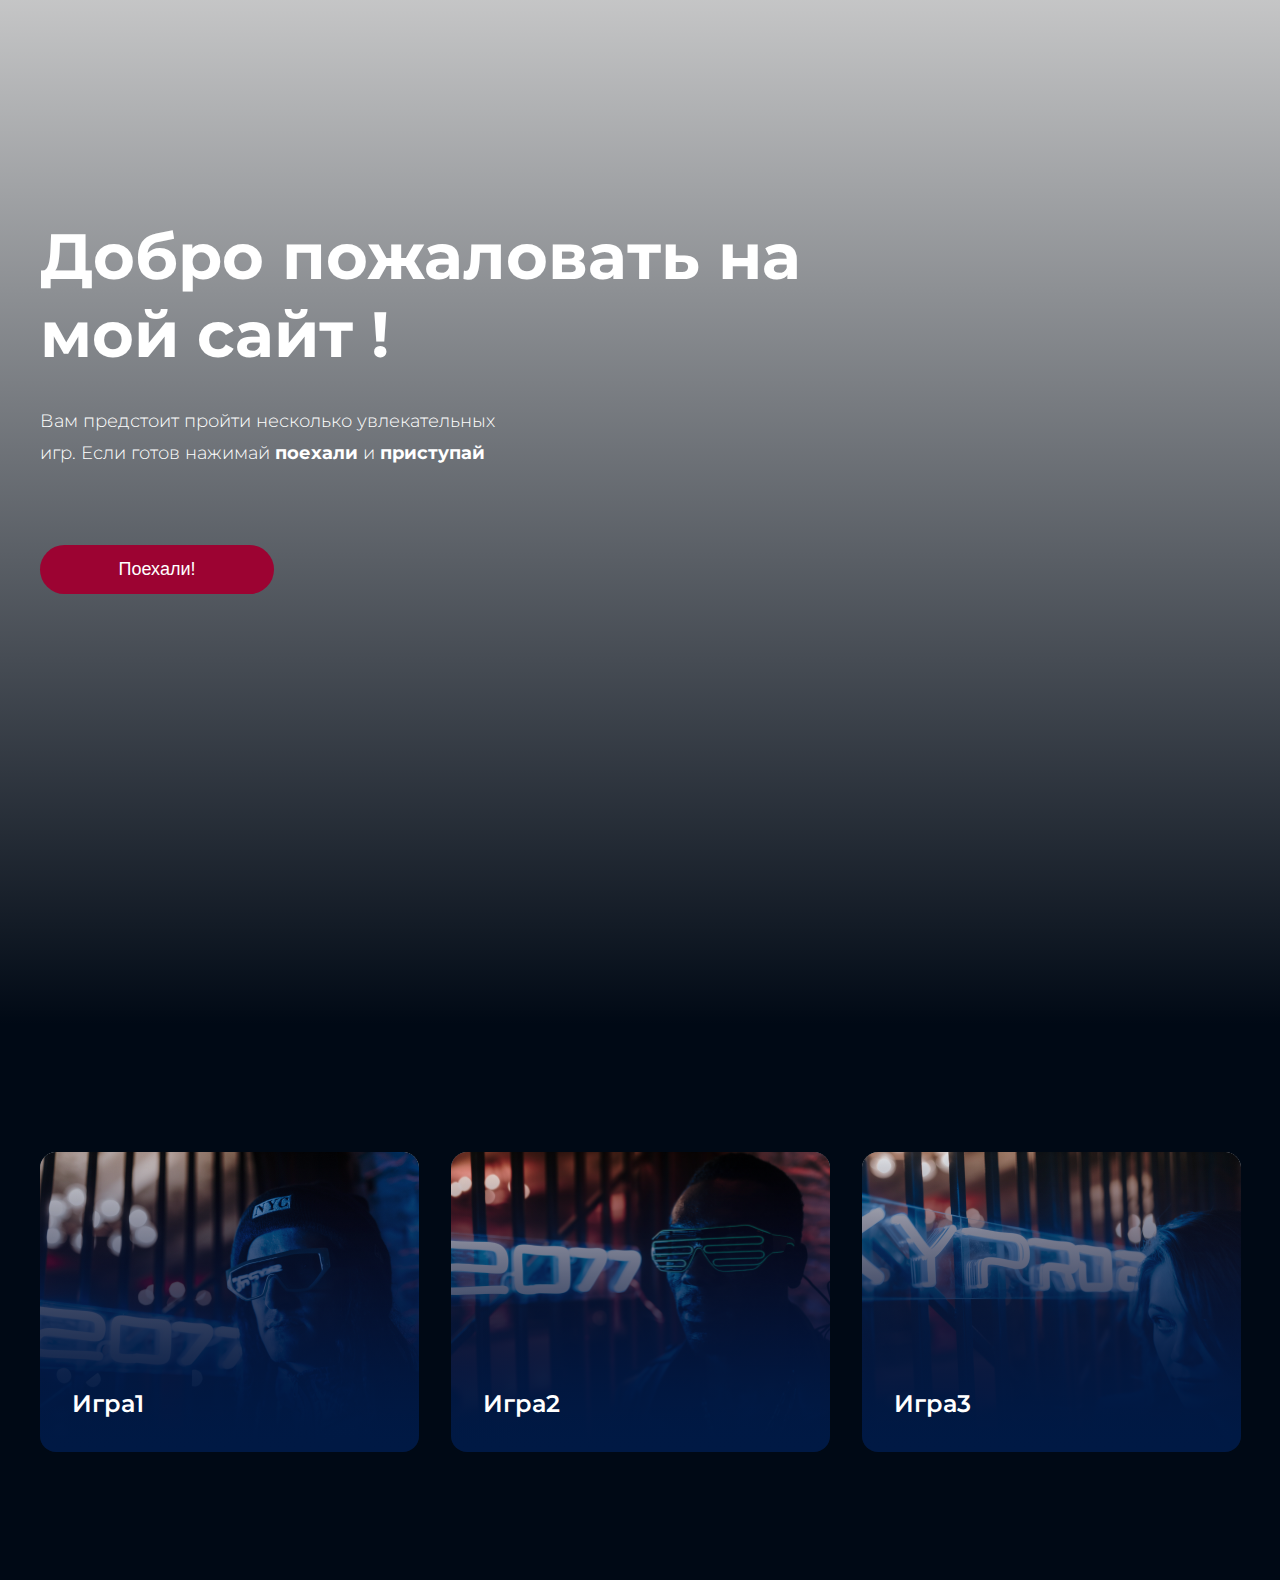
==== index.html @ fc764447 "попытка подключить адаптивную версию" ====
<!DOCTYPE html>
<html lang="ru">
<head>
    <meta charset="UTF-8">
    <meta name="viewport" content="width=device-width, initial-scale=1.0">
    <title>hw-1+1</title>
    <link rel="preconnect" href="https://fonts.googleapis.com">
<link rel="preconnect" href="https://fonts.gstatic.com" crossorigin>
<link href="https://fonts.googleapis.com/css2?family=Montserrat:wght@100;400;500;600;700&display=swap" rel="stylesheet">
    <link rel="stylesheet" href="style.css"/>
</head>
<body>
 <div class="top center">    
        <header class="top__header">
            <h1 class="top__header-title">Добро пожаловать на мой сайт !</h1>
            <p class="top__header-text">Вам предстоит пройти несколько увлекательных игр. Если готов нажимай <span class="top__header-bold">поехали</span> и <span class="top__header-bold">приступай</span></p> 
            <button class="top__button">Поехали!</button>           
        </header>           
 </div>
 <div class="container__game center">
    <a class="container__game-box game1" href="#"><p class="game-text">Игра1</p></a>
    <a class="container__game-box game2" href="#"><p class="game-text">Игра2</p></a>
    <a class="container__game-box game3" href="#"><p class="game-text">Игра3</p></a>
 </div>
</body>
</html>
---- style.css ----
* {
  margin: 0;
  padding: 0;
  box-sizing: border-box;
}

a {
  text-decoration: none;
}

body {
  font-family: "Montserrat", sans-serif;
}

.center {
  padding-left: calc(50% - 600px);
  padding-right: calc(50% - 600px);
}

.top {
  height: 1024px;
  padding-top: 217px;
  position: relative;
  background: linear-gradient(180deg, rgba(0, 0, 0, 0) -7.35%, #000915 100%), url(./images/background.jpg), lightgray 50%;
  background-repeat: no-repeat;
  background-position: center;
  background-size: cover;
}
.top__header {
  display: flex;
  flex-direction: column;
  justify-content: center;
  gap: 32px;
}
.top__header-title {
  width: 789px;
  color: #FFF;
  font-size: 64px;
  font-style: normal;
  font-weight: 700;
  line-height: normal;
}
.top__header-text {
  width: 481px;
  color: #FFF;
  font-size: 18px;
  font-style: normal;
  font-weight: 300;
  line-height: 32px;
}
.top__header-bold {
  color: #FFF;
  font-size: 18px;
  font-style: normal;
  font-weight: 700;
  line-height: 32px;
}
.top__button {
  width: 234px;
  height: 49px;
  border-radius: 30px;
  border: none;
  background: #9C0332;
  color: #FFF;
  font-size: 18px;
  font-style: normal;
  font-weight: 400;
  line-height: normal;
  margin-top: 44px;
}

.container__game {
  height: 556px;
  gap: 32px;
  padding-top: 128px;
  background: #000915;
  display: grid;
  grid-template-columns: repeat(12, 1fr);
}
.container__game-box {
  width: 379px;
  height: 300px;
  border-radius: 16px;
}

.game-text {
  color: #FFF;
  font-size: 24px;
  font-style: normal;
  font-weight: 600;
  line-height: 32px;
  padding-left: 32px;
  padding-top: 236px;
}

.game1 {
  background: linear-gradient(180deg, rgba(39, 1, 15, 0) 0%, #001944 100%), url(./images/game1.png) lightgray 50%/cover no-repeat;
}

.game2 {
  background: linear-gradient(180deg, rgba(39, 1, 15, 0) 0%, #001944 100%), url(./images/game2.png) lightgray 50%/cover no-repeat;
}

.game3 {
  background: linear-gradient(180deg, rgba(39, 1, 15, 0) 0%, #001944 100%), url(./images/game3.png) lightgray 50%/cover no-repeat;
}

@media (max-width: 767px) {
  .center {
    padding-left: 16px;
    padding-right: 16px;
  }
  .top {
    width: 375px;
    height: 735px;
    gap: 32px;
  }
  .top__header {
    width: 343px;
    height: 77px;
    display: flex;
    flex-direction: column;
    justify-content: center;
    margin-top: 238px;
  }
  .top__header-title {
    text-align: center;
    font-size: 32px;
  }
  .top__header-text {
    text-align: center;
    font-size: 14px;
  }
  .top__header-bold {
    font-size: 14px;
  }
  .container__game {
    max-width: 375px;
    display: grid;
    grid-template-columns: repeat(4, 1fr);
    gap: 32px;
  }
  .container__game-box {
    width: 343px;
    grid-column: span 4;
  }
}/*# sourceMappingURL=style.css.map */
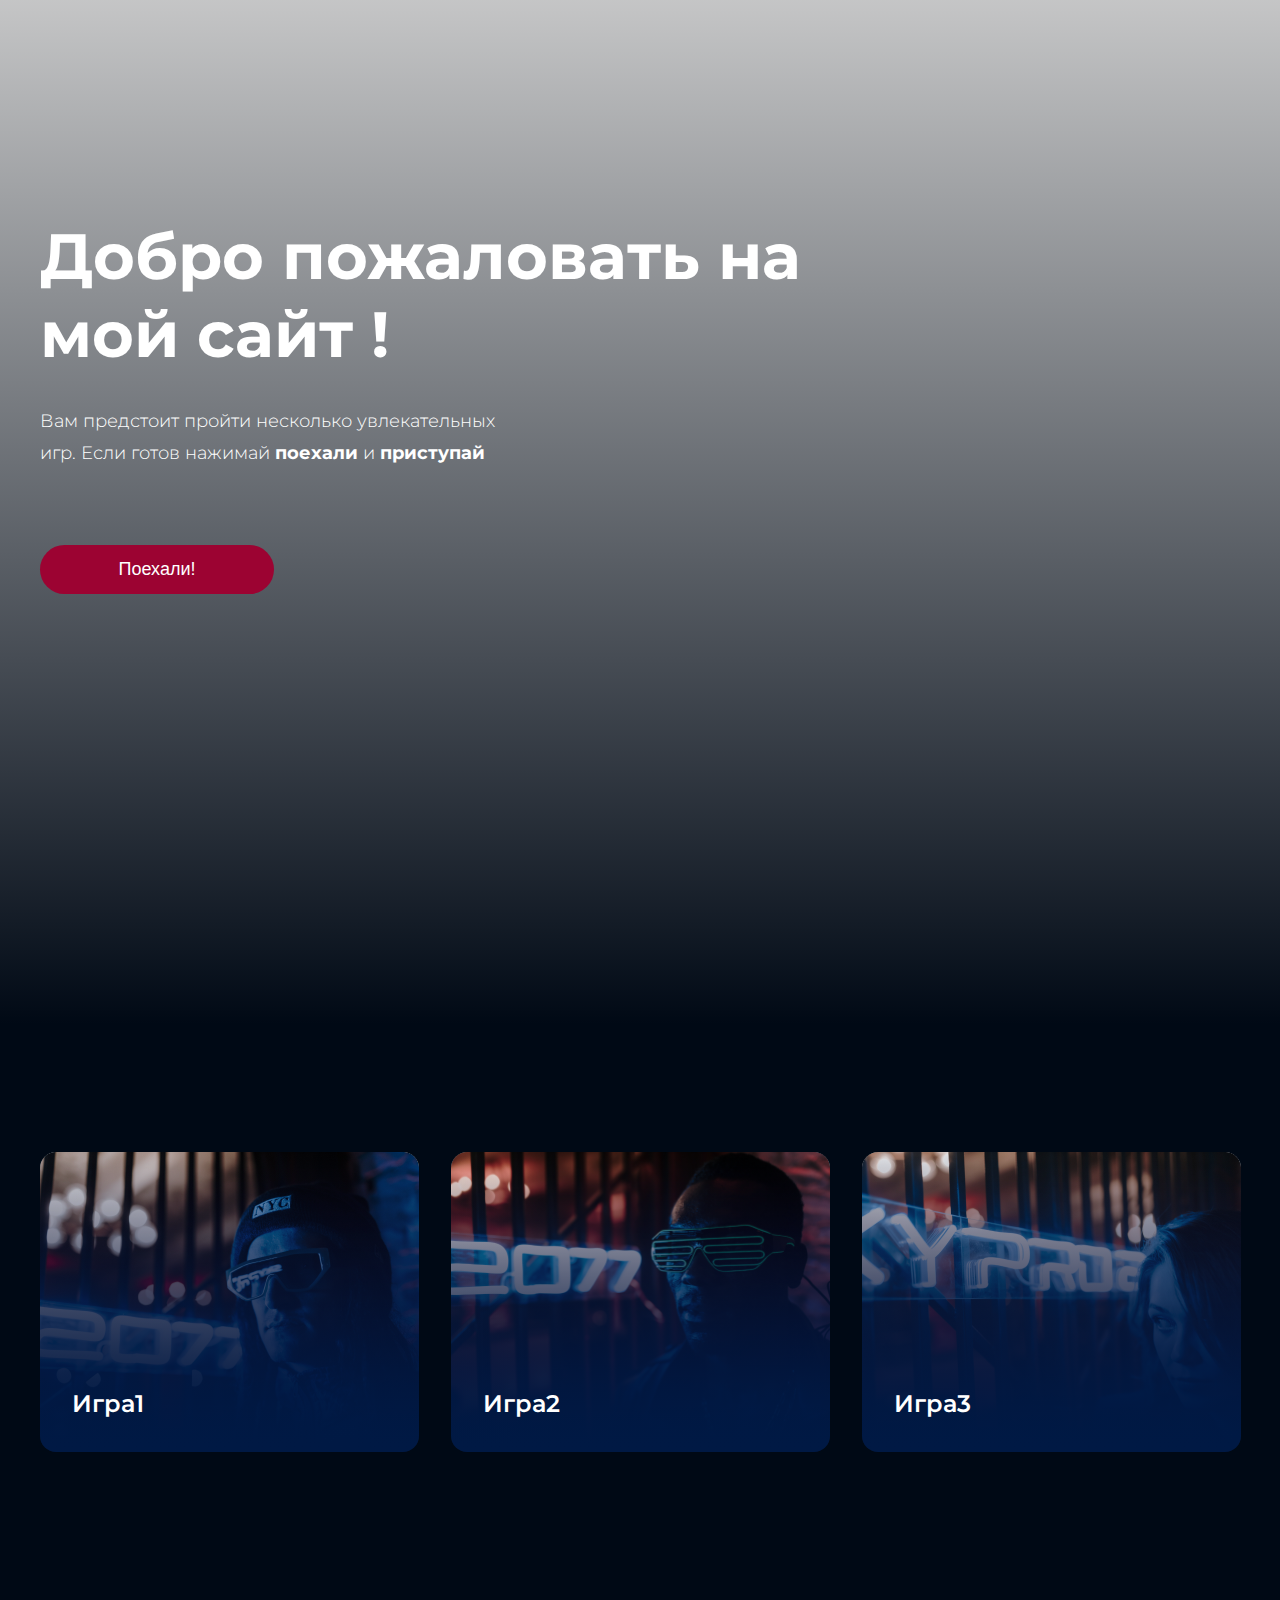
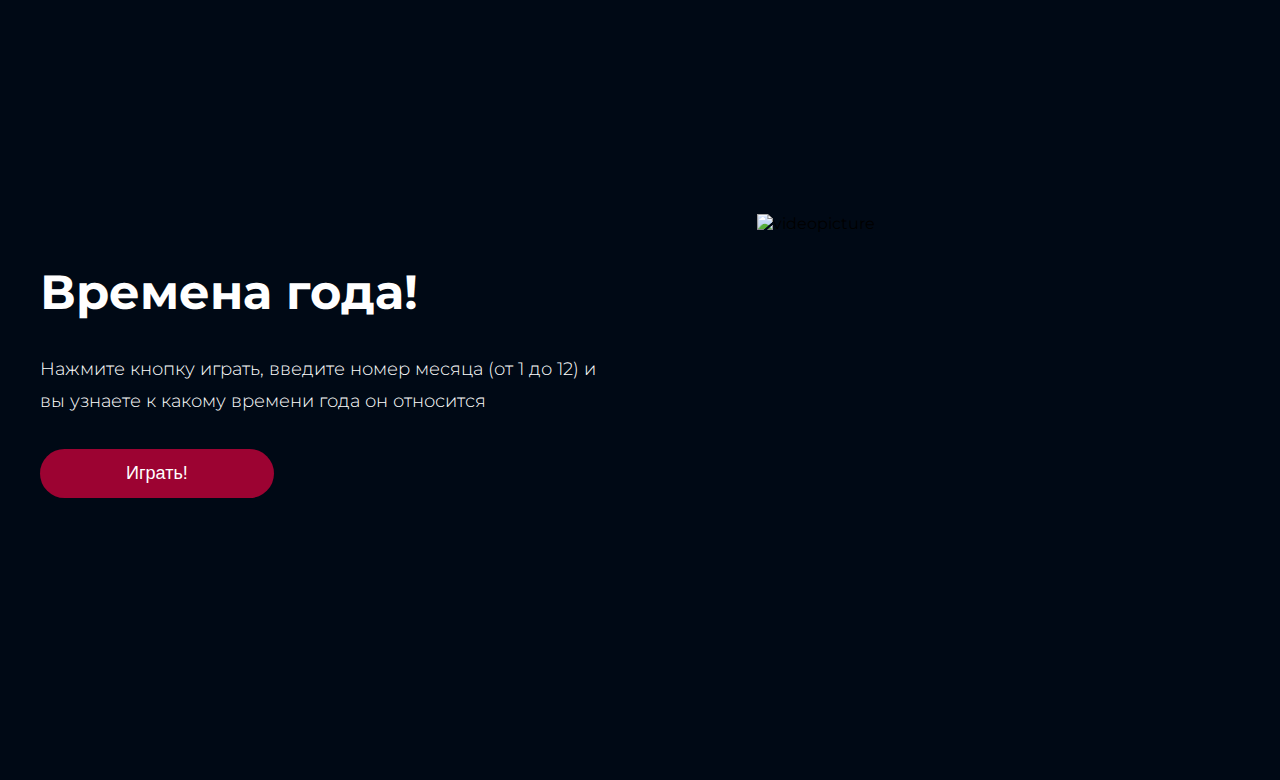
==== commit a46c660e: "changes in style.scss & _mobile.scss" ====
--- a/index.html
+++ b/index.html
@@ -3,7 +3,7 @@
 <head>
     <meta charset="UTF-8">
     <meta name="viewport" content="width=device-width, initial-scale=1.0">
-    <title>hw-1+1</title>
+    <title>hw-3</title>
     <link rel="preconnect" href="https://fonts.googleapis.com">
 <link rel="preconnect" href="https://fonts.gstatic.com" crossorigin>
 <link href="https://fonts.googleapis.com/css2?family=Montserrat:wght@100;400;500;600;700&display=swap" rel="stylesheet">
@@ -22,5 +22,16 @@
     <a class="container__game-box game2" href="#"><p class="game-text">Игра2</p></a>
     <a class="container__game-box game3" href="#"><p class="game-text">Игра3</p></a>
  </div>
+ <div class="seasons center">
+    <div class="seasons__gamer">
+        <h1 class="seasons__gamer-title">Времена года!</h1>
+        <p class="seasons__gamer-text">Нажмите кнопку играть, введите номер месяца (от 1 до 12) и вы узнаете к какому времени года он относится</p>
+        <button class="seasons__button1">Играть!</button>
+    </div>
+        <div class="seasons__image">
+            <img class="seasons__image" src="./images/undraw_video_game.svg" alt="videopicture">
+        </div>        
+ </div>
+ <script src="script.js"></script>
 </body>
-</html>+</html>
--- a/style.css
+++ b/style.css
@@ -105,43 +105,126 @@
   background: linear-gradient(180deg, rgba(39, 1, 15, 0) 0%, #001944 100%), url(./images/game3.png) lightgray 50%/cover no-repeat;
 }
 
+.seasons {
+  height: 800px;
+  background: #000915;
+  display: flex;
+  align-items: center;
+  gap: 135px;
+}
+.seasons__gamer {
+  width: 584px;
+  display: flex;
+  flex-direction: column;
+  gap: 32px;
+  align-content: flex-start;
+  flex-wrap: wrap;
+}
+.seasons__gamer-title {
+  display: flex;
+  flex-direction: row;
+  align-items: center;
+  color: #FFF;
+  font-size: 48px;
+  font-style: normal;
+  font-weight: 700;
+  line-height: normal;
+}
+.seasons__gamer-text {
+  color: #FFF;
+  font-size: 18px;
+  font-style: normal;
+  font-weight: 300;
+  line-height: 32px;
+}
+.seasons__button1 {
+  width: 234px;
+  height: 49px;
+  border-radius: 30px;
+  border: none;
+  background: #9C0332;
+  color: #FFF;
+  font-size: 18px;
+  font-style: normal;
+  font-weight: 400;
+  line-height: normal;
+}
+
+.seasons__image {
+  width: 485px;
+  height: 333px;
+}
+
 @media (max-width: 767px) {
   .center {
     padding-left: 16px;
     padding-right: 16px;
   }
   .top {
-    width: 375px;
     height: 735px;
     gap: 32px;
+    background: linear-gradient(180deg, rgba(0, 0, 0, 0) -7.35%, #000915 100%), url(./images/mobile-bg.jpg), lightgray -240.259px 0px/294% 100% no-repeat;
   }
   .top__header {
     width: 343px;
-    height: 77px;
     display: flex;
     flex-direction: column;
     justify-content: center;
-    margin-top: 238px;
   }
   .top__header-title {
+    width: 343px;
     text-align: center;
     font-size: 32px;
   }
   .top__header-text {
+    width: 343px;
     text-align: center;
     font-size: 14px;
+    line-height: 22px;
   }
   .top__header-bold {
     font-size: 14px;
   }
+  .top__button {
+    align-self: center;
+    margin-top: 0;
+  }
   .container__game {
-    max-width: 375px;
-    display: grid;
-    grid-template-columns: repeat(4, 1fr);
+    height: 1221px;
+    /*display: grid;
+    grid-template-columns: repeat(4, 1fr);*/
+    display: flex;
+    flex-direction: column;
     gap: 32px;
   }
   .container__game-box {
     width: 343px;
-    grid-column: span 4;
+  }
+  .seasons {
+    display: flex;
+    flex-wrap: wrap;
+    flex-direction: column;
+    align-items: center;
+    align-content: center;
+  }
+  .seasons__gamer {
+    width: 343px;
+    align-items: center;
+  }
+  .seasons__gamer-title {
+    text-align: center;
+    font-size: 32px;
+  }
+  .seasons__gamer-text {
+    width: 343px;
+    text-align: center;
+    font-size: 14px;
+    font-style: normal;
+    font-weight: 300;
+    line-height: 22px;
+  }
+  .seasons__image {
+    width: 344px;
+    height: 236px;
   }
 }/*# sourceMappingURL=style.css.map */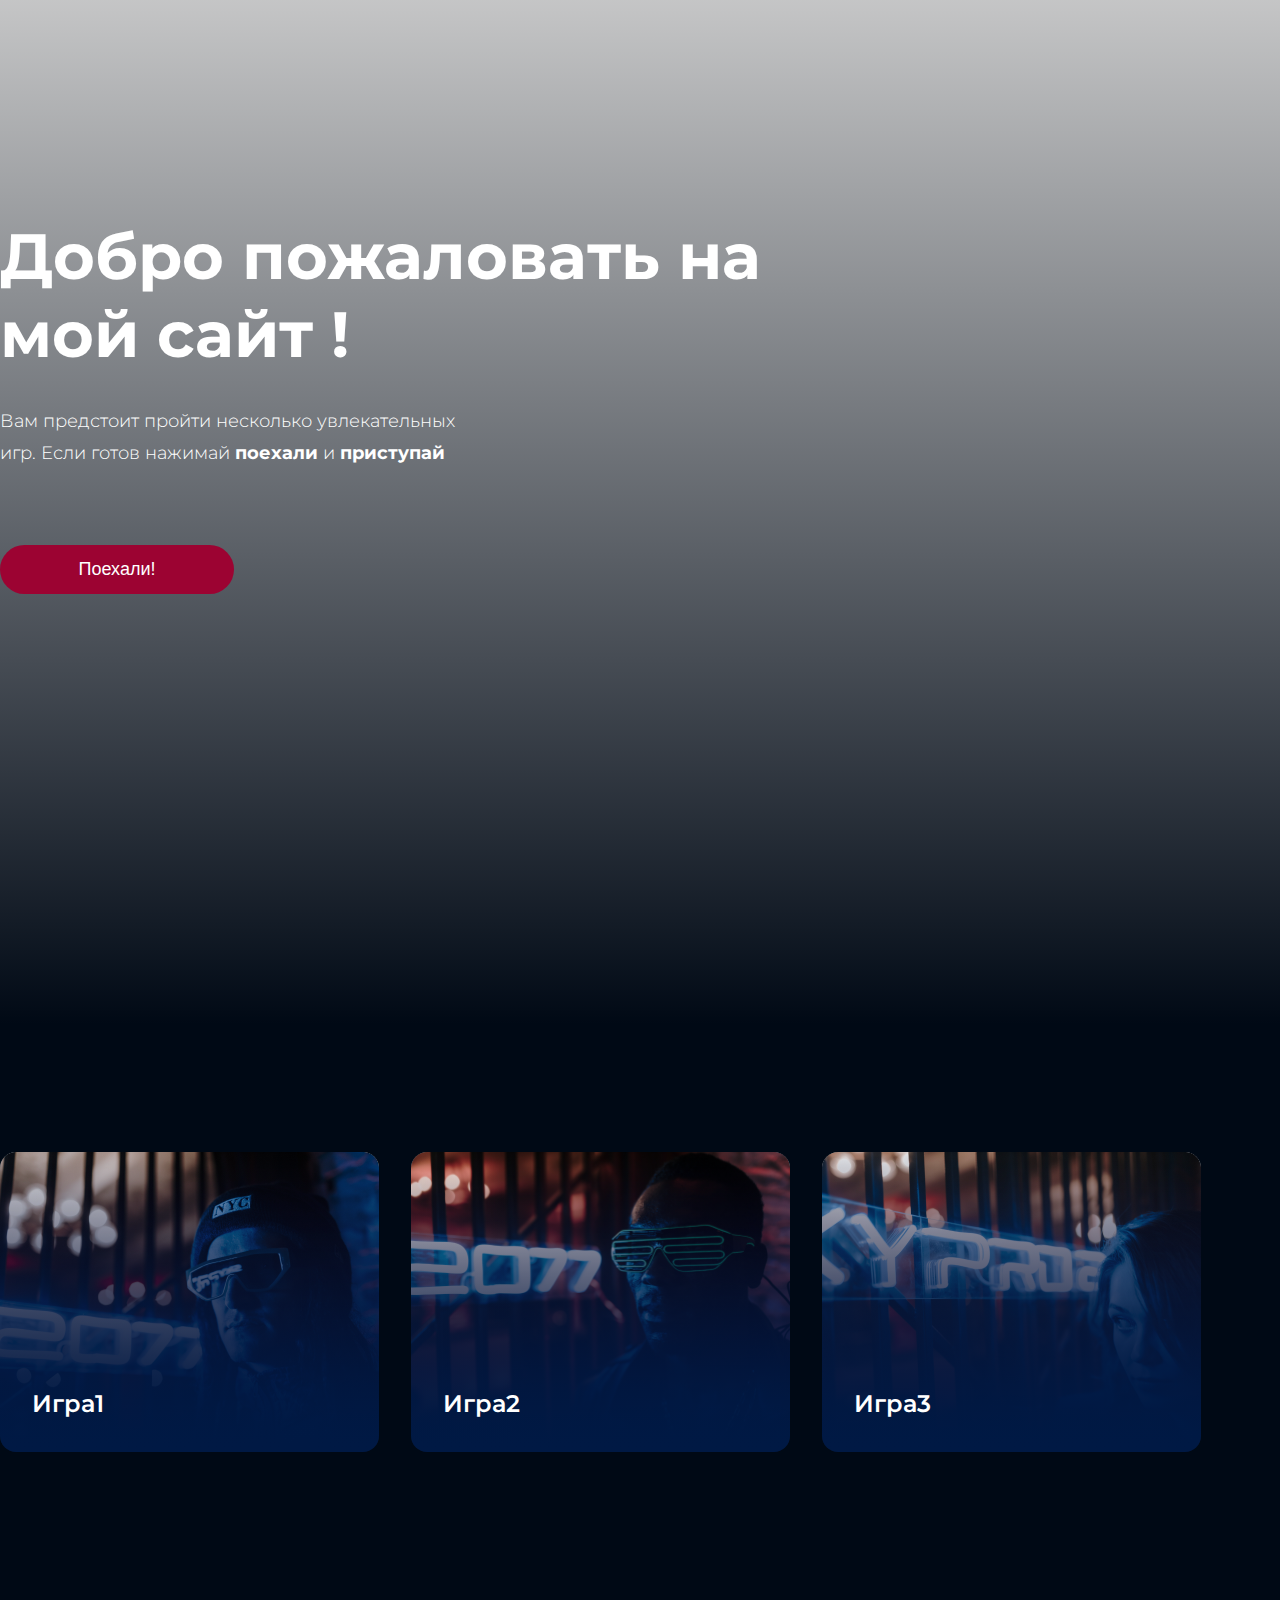
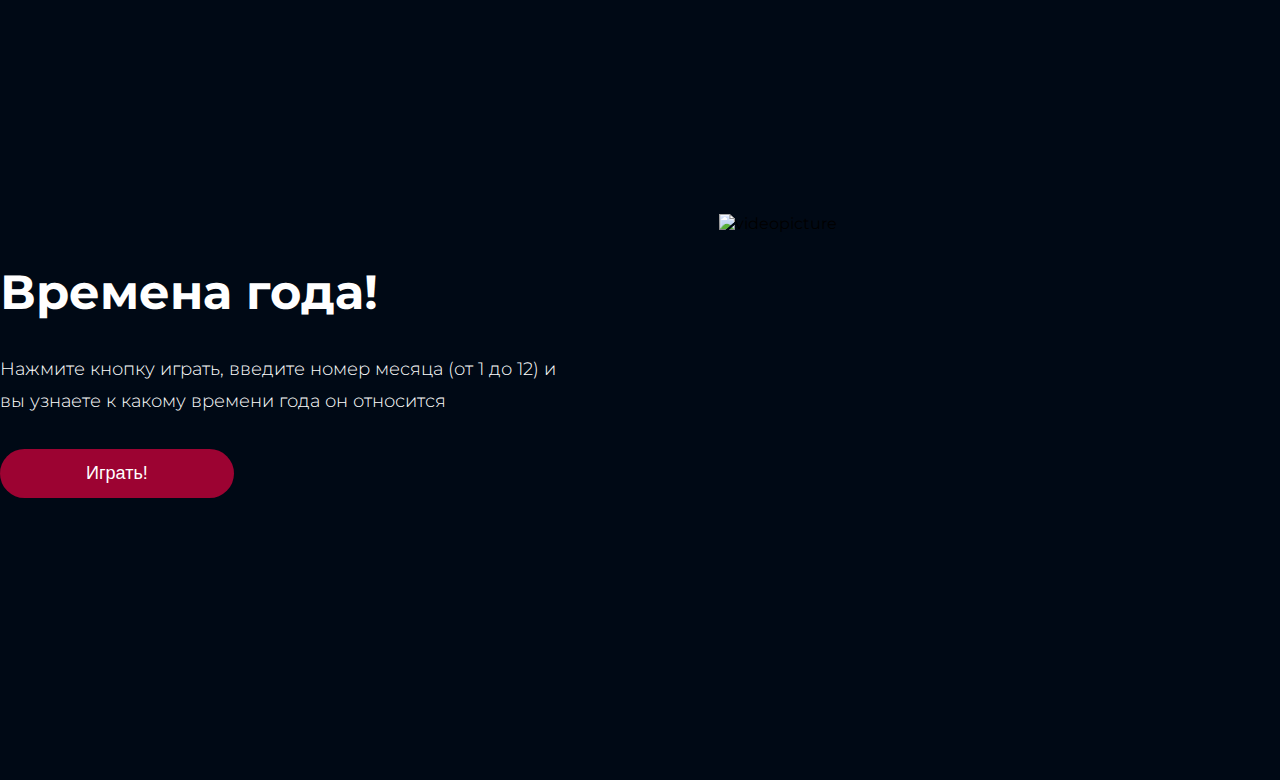
==== commit 6edf679d: "changes in style.scss" ====
--- a/index.html
+++ b/index.html
@@ -32,6 +32,6 @@
             <img class="seasons__image" src="./images/undraw_video_game.svg" alt="videopicture">
         </div>        
  </div>
- <script src="script.js"></script>
+ 
 </body>
 </html>
--- a/style.css
+++ b/style.css
@@ -13,11 +13,14 @@
 }
 
 .center {
-  padding-left: calc(50% - 600px);
-  padding-right: calc(50% - 600px);
+  padding-left: calc(50% - 704px);
+  padding-right: calc(50% - 704px);
 }
 
 .top {
+  display: flex;
+  flex-wrap: wrap;
+  flex-direction: column;
   height: 1024px;
   padding-top: 217px;
   position: relative;
@@ -68,14 +71,17 @@
   line-height: normal;
   margin-top: 44px;
 }
+.top__button:hover {
+  cursor: pointer;
+}
 
 .container__game {
-  height: 556px;
   gap: 32px;
+  background: #000915;
+  display: flex;
+  flex-wrap: wrap;
   padding-top: 128px;
-  background: #000915;
-  display: grid;
-  grid-template-columns: repeat(12, 1fr);
+  padding-bottom: 128px;
 }
 .container__game-box {
   width: 379px;
@@ -109,6 +115,7 @@
   height: 800px;
   background: #000915;
   display: flex;
+  flex-wrap: wrap;
   align-items: center;
   gap: 135px;
 }
@@ -149,12 +156,44 @@
   font-weight: 400;
   line-height: normal;
 }
+.seasons__button1:hover {
+  cursor: pointer;
+}
 
 .seasons__image {
   width: 485px;
   height: 333px;
 }
 
+@media (max-width: 1024px) {
+  .center {
+    padding-left: calc(50% - 496px);
+    padding-right: calc(50% - 496px);
+  }
+}
+@media (min-width: 768px) and (max-width: 833px) {
+  .center {
+    padding-left: 16px;
+    padding-right: 16px;
+  }
+  .top__header-title {
+    font-size: 48px;
+  }
+  .container__game {
+    display: flex;
+    flex-wrap: wrap;
+    gap: 32px;
+    padding-bottom: 128px;
+  }
+  .seasons {
+    display: flex;
+    flex-wrap: wrap;
+    justify-content: center;
+    align-content: center;
+    flex-direction: column;
+    padding-top: 51px;
+  }
+}
 @media (max-width: 767px) {
   .center {
     padding-left: 16px;
@@ -164,12 +203,13 @@
     height: 735px;
     gap: 32px;
     background: linear-gradient(180deg, rgba(0, 0, 0, 0) -7.35%, #000915 100%), url(./images/mobile-bg.jpg), lightgray -240.259px 0px/294% 100% no-repeat;
+    display: flex;
+    flex-direction: column;
+    flex-wrap: wrap;
+    align-content: center;
   }
   .top__header {
     width: 343px;
-    display: flex;
-    flex-direction: column;
-    justify-content: center;
   }
   .top__header-title {
     width: 343px;
@@ -190,11 +230,9 @@
     margin-top: 0;
   }
   .container__game {
-    height: 1221px;
-    /*display: grid;
-    grid-template-columns: repeat(4, 1fr);*/
-    display: flex;
-    flex-direction: column;
+    padding-bottom: 128px;
+    display: flex;
+    flex-wrap: wrap;
     gap: 32px;
   }
   .container__game-box {
@@ -206,6 +244,7 @@
     flex-direction: column;
     align-items: center;
     align-content: center;
+    padding-top: 51px;
   }
   .seasons__gamer {
     width: 343px;
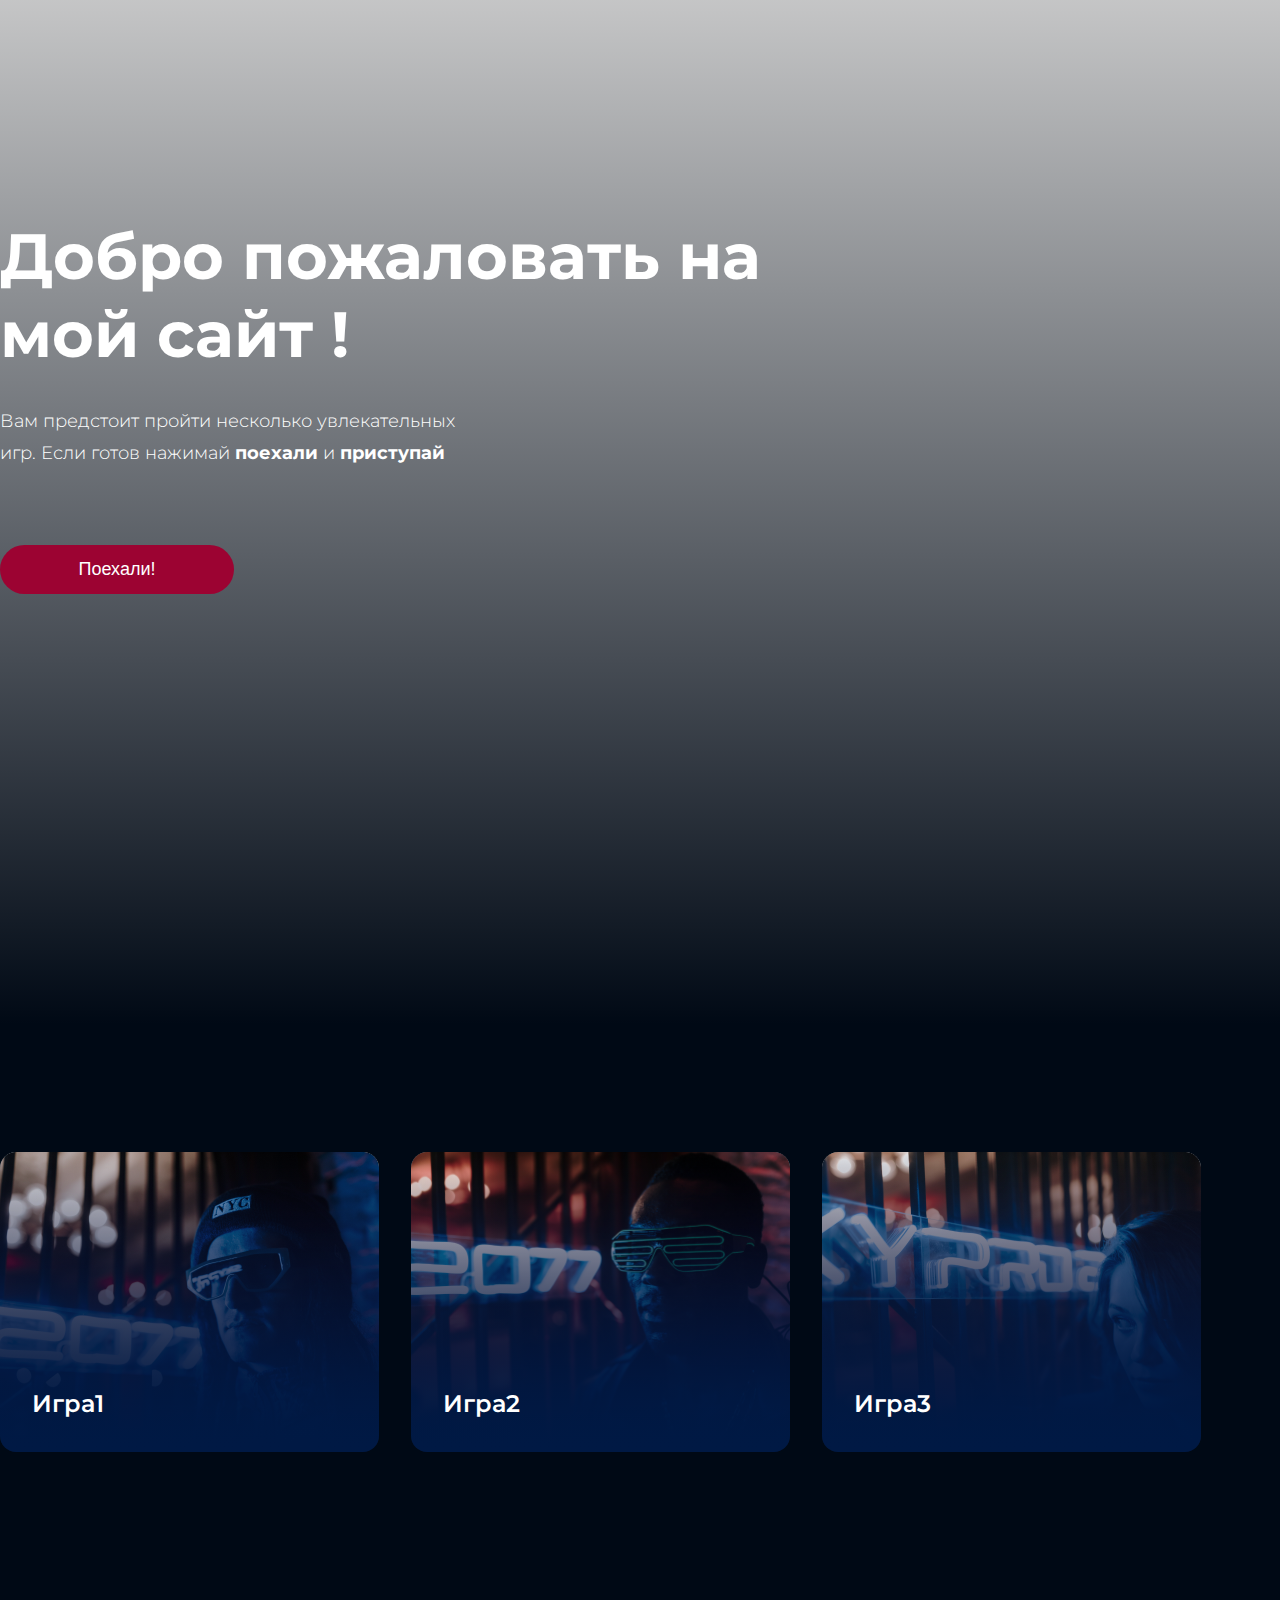
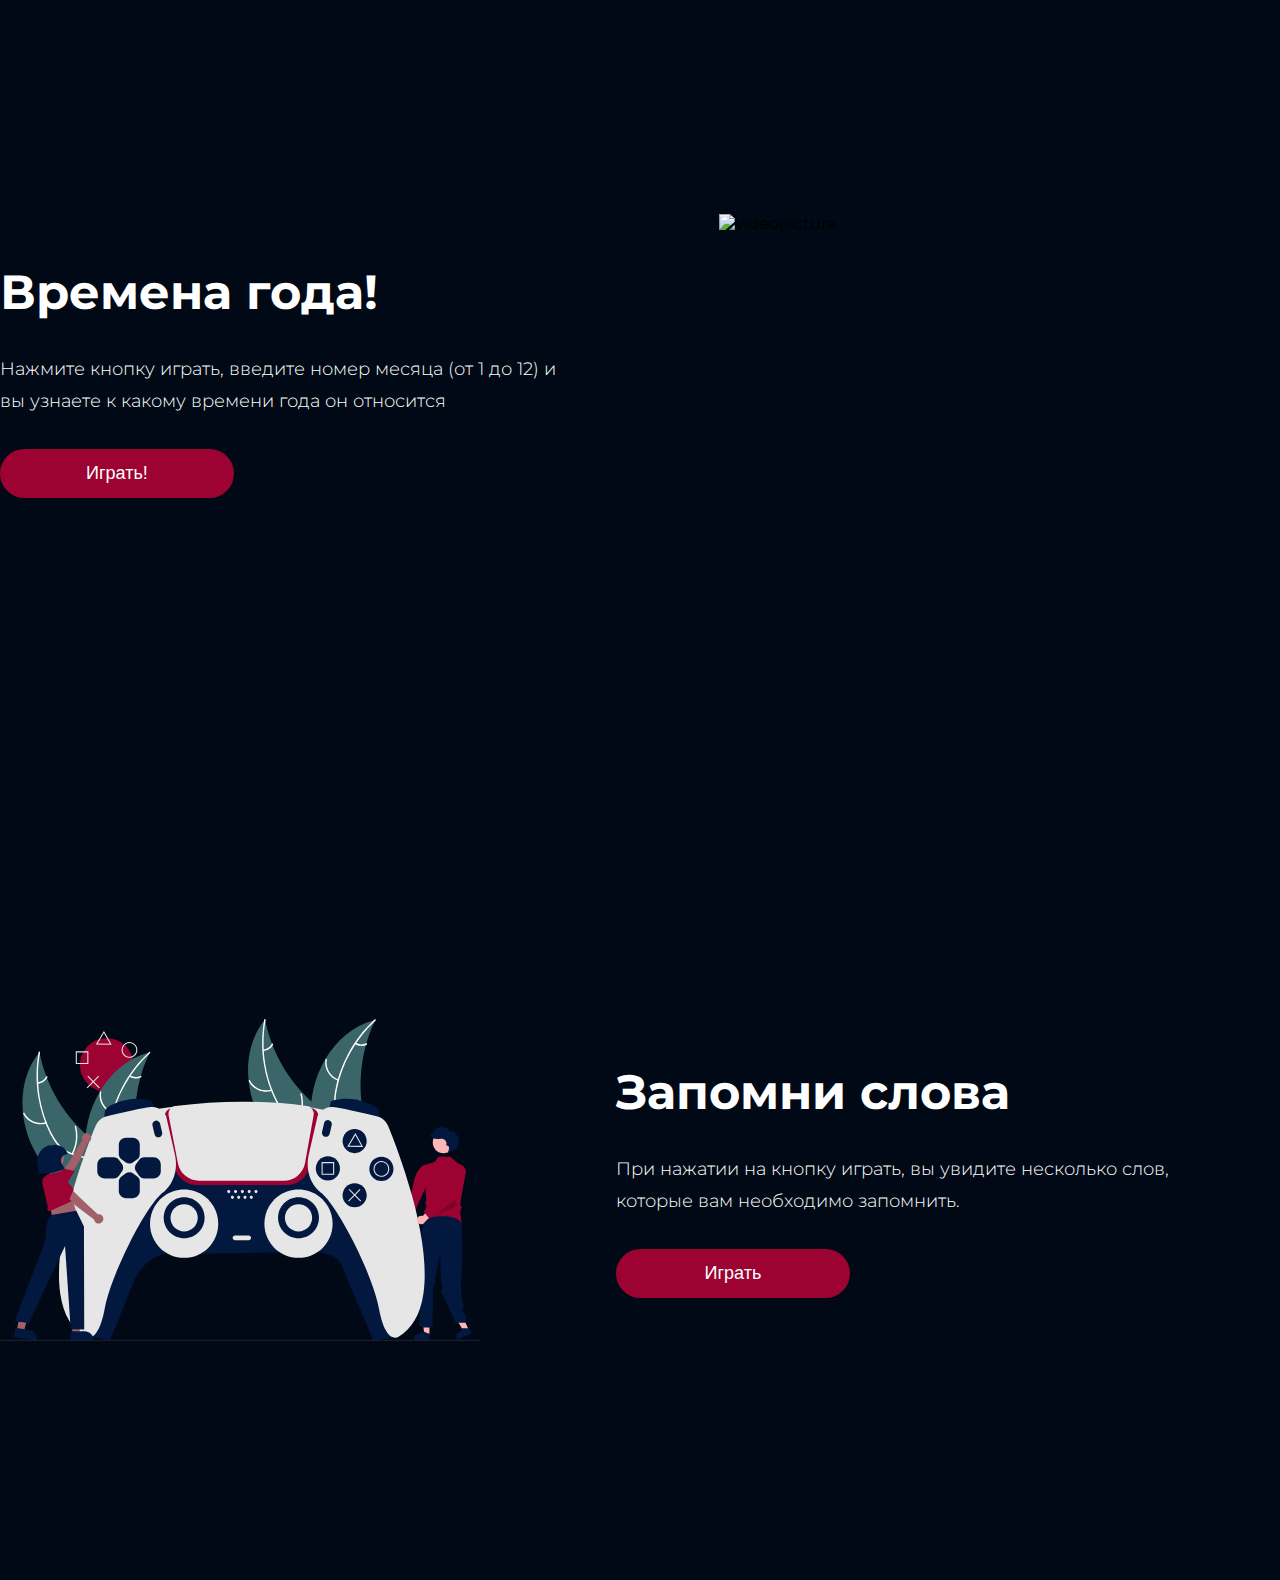
==== commit b81b8330: "добавила новый блок в index.html" ====
--- a/index.html
+++ b/index.html
@@ -32,6 +32,15 @@
             <img class="seasons__image" src="./images/undraw_video_game.svg" alt="videopicture">
         </div>        
  </div>
- 
+ <div class="remember center">
+    <div class="remember__image">
+        <img class="remember__image" src="./images/undraw_gaming.svg" alt="videopicture">
+    </div>
+    <div class="remember__box">
+        <h1 class="remember__box-title">Запомни слова</h1>
+        <p class="remember__box-text">При нажатии на кнопку играть, вы увидите несколько слов, которые вам необходимо запомнить.</p>
+        <button class="remember__button2">Играть</button>
+    </div>
+ </div>
 </body>
 </html>
--- a/style.css
+++ b/style.css
@@ -165,6 +165,59 @@
   height: 333px;
 }
 
+.remember {
+  height: 800px;
+  background: #000915;
+  display: flex;
+  flex-wrap: wrap;
+  align-items: center;
+  gap: 135px;
+}
+.remember__image {
+  width: 481px;
+  height: 322px;
+}
+.remember__box {
+  width: 584px;
+  display: flex;
+  flex-direction: column;
+  gap: 32px;
+  align-content: flex-start;
+  flex-wrap: wrap;
+}
+.remember__box-title {
+  display: flex;
+  flex-direction: row;
+  align-items: center;
+  color: #FFF;
+  font-size: 48px;
+  font-style: normal;
+  font-weight: 700;
+  line-height: normal;
+}
+.remember__box-text {
+  color: #FFF;
+  font-size: 18px;
+  font-style: normal;
+  font-weight: 300;
+  line-height: 32px;
+}
+.remember__button2 {
+  width: 234px;
+  height: 49px;
+  border-radius: 30px;
+  border: none;
+  background: #9C0332;
+  color: #FFF;
+  font-size: 18px;
+  font-style: normal;
+  font-weight: 400;
+  line-height: normal;
+}
+.remember__button2:hover {
+  cursor: pointer;
+}
+
 @media (max-width: 1024px) {
   .center {
     padding-left: calc(50% - 496px);
@@ -193,6 +246,14 @@
     flex-direction: column;
     padding-top: 51px;
   }
+  .remember {
+    display: flex;
+    flex-wrap: wrap;
+    justify-content: center;
+    align-content: center;
+    flex-direction: column;
+    padding-top: 51px;
+  }
 }
 @media (max-width: 767px) {
   .center {
@@ -266,4 +327,33 @@
     width: 344px;
     height: 236px;
   }
+  .remember {
+    display: flex;
+    flex-wrap: wrap;
+    flex-direction: column-reverse;
+    justify-content: flex-end;
+    align-items: center;
+    align-content: center;
+    padding-top: 51px;
+  }
+  .remember__image {
+    width: 344px;
+    height: 231px;
+  }
+  .remember__box {
+    width: 343px;
+    align-items: center;
+  }
+  .remember__box-title {
+    text-align: center;
+    font-size: 32px;
+  }
+  .remember__box-text {
+    width: 343px;
+    text-align: center;
+    font-size: 14px;
+    font-style: normal;
+    font-weight: 300;
+    line-height: 22px;
+  }
 }/*# sourceMappingURL=style.css.map */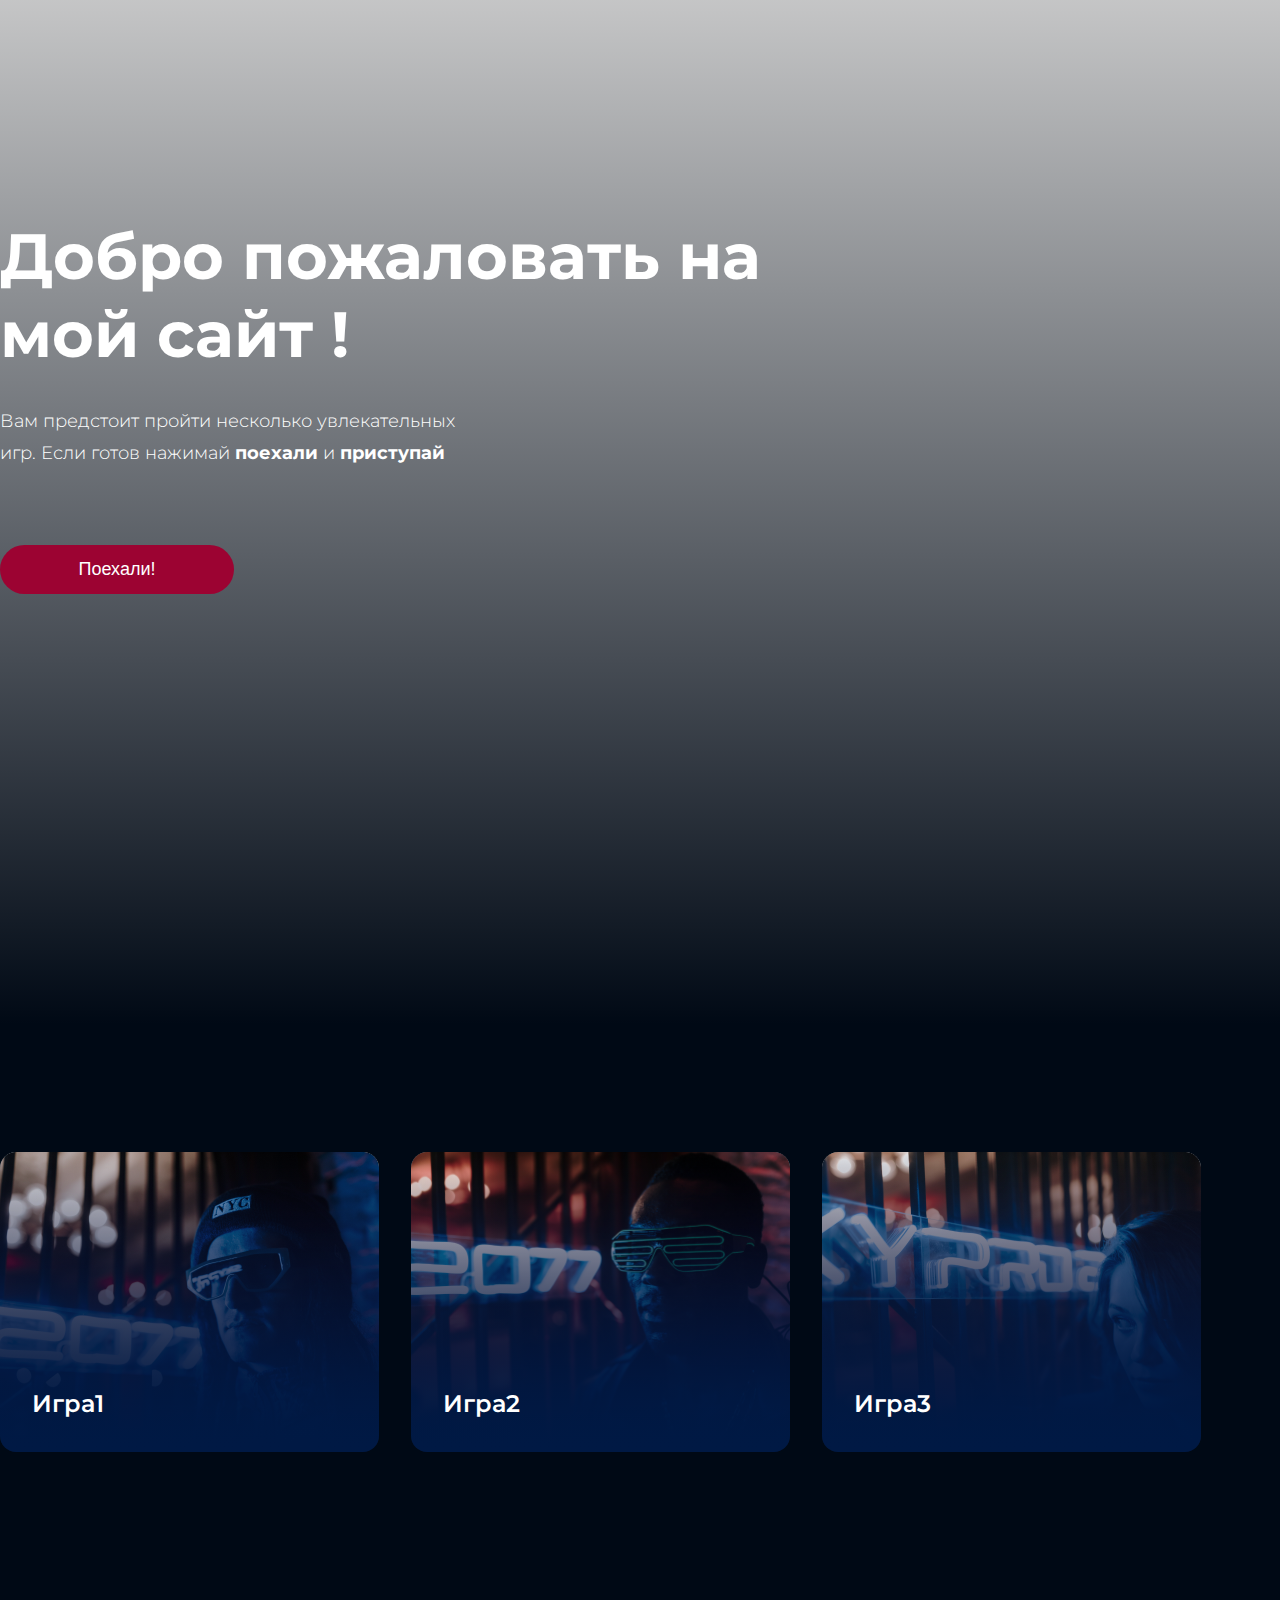
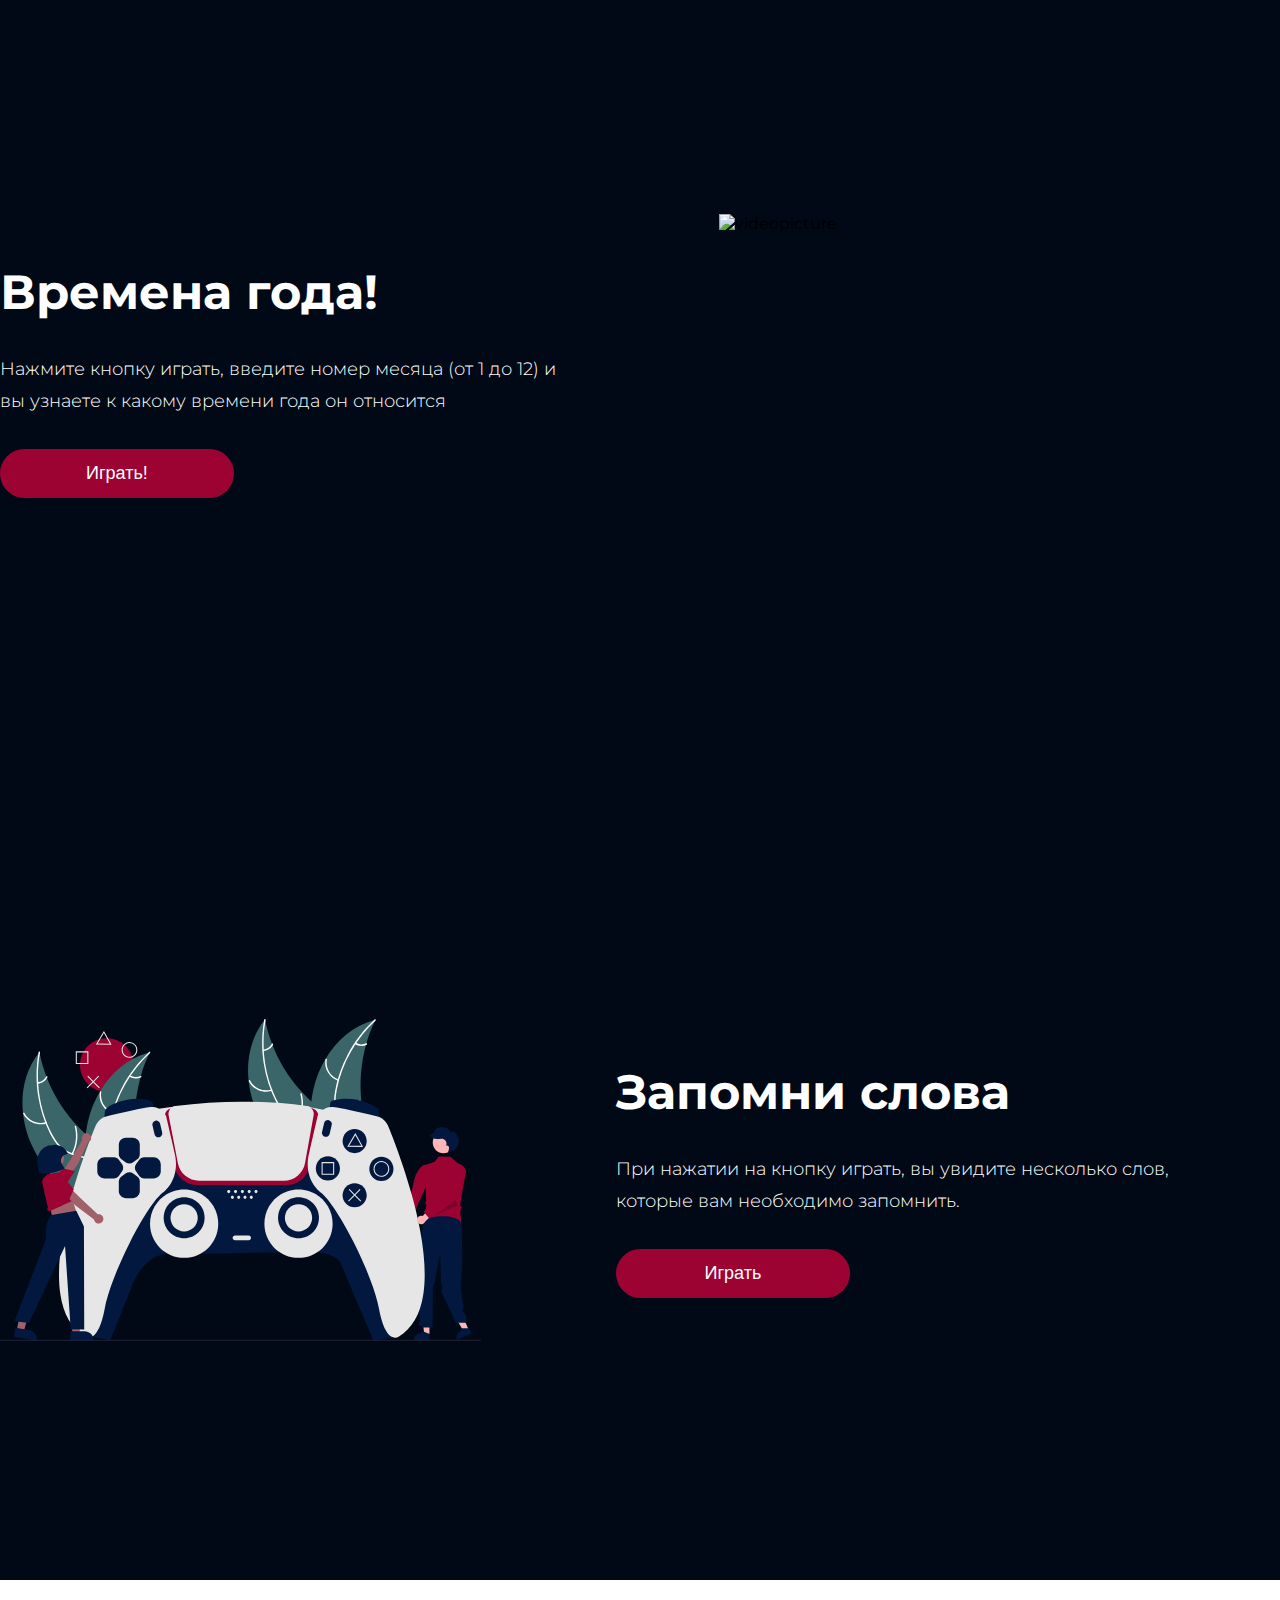
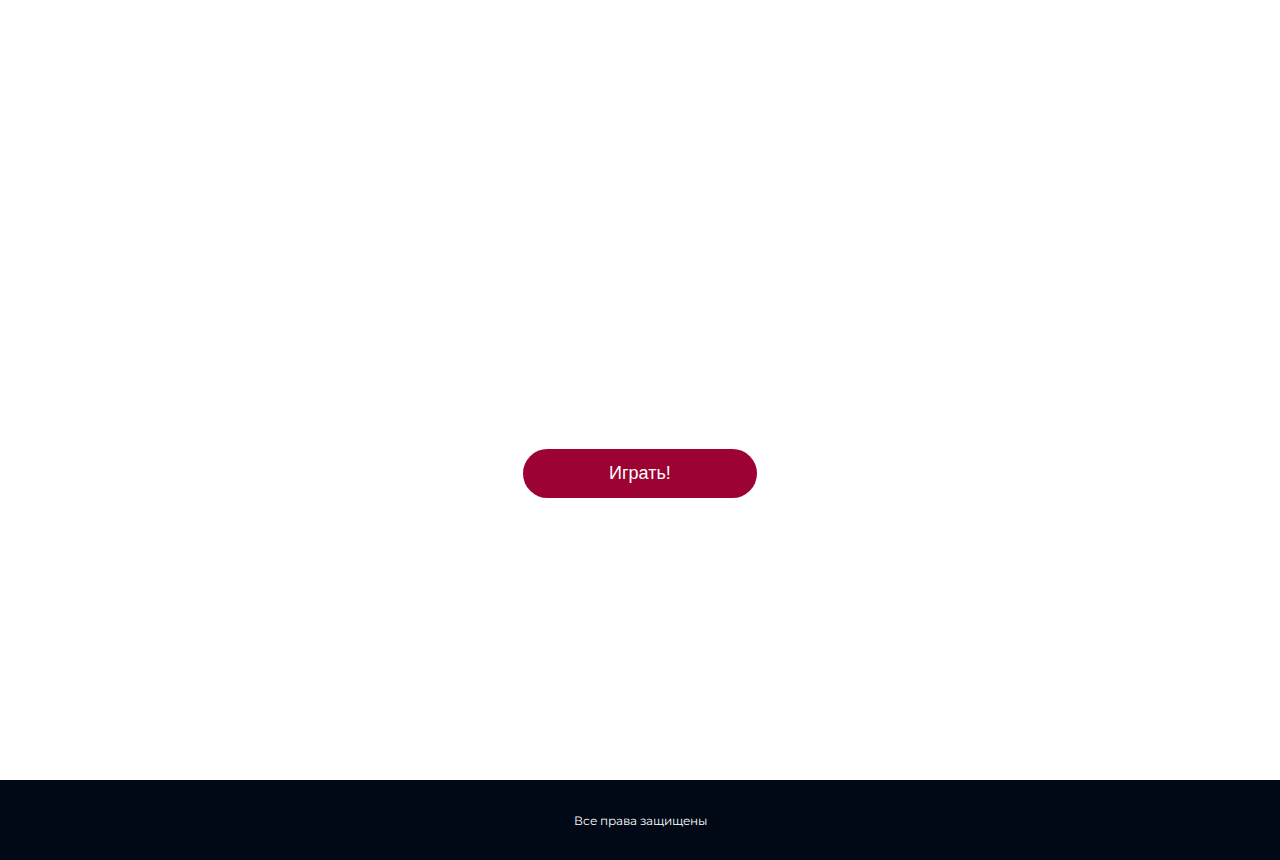
==== commit b40f0c64: "create script-6" ====
--- a/index.html
+++ b/index.html
@@ -3,7 +3,7 @@
 <head>
     <meta charset="UTF-8">
     <meta name="viewport" content="width=device-width, initial-scale=1.0">
-    <title>hw-3</title>
+    <title>hw-6</title>
     <link rel="preconnect" href="https://fonts.googleapis.com">
 <link rel="preconnect" href="https://fonts.gstatic.com" crossorigin>
 <link href="https://fonts.googleapis.com/css2?family=Montserrat:wght@100;400;500;600;700&display=swap" rel="stylesheet">
@@ -26,7 +26,7 @@
     <div class="seasons__gamer">
         <h1 class="seasons__gamer-title">Времена года!</h1>
         <p class="seasons__gamer-text">Нажмите кнопку играть, введите номер месяца (от 1 до 12) и вы узнаете к какому времени года он относится</p>
-        <button class="seasons__button1">Играть!</button>
+        <button class="seasons__button1" onclick="getSeason()">Играть!</button>
     </div>
         <div class="seasons__image">
             <img class="seasons__image" src="./images/undraw_video_game.svg" alt="videopicture">
@@ -42,5 +42,18 @@
         <button class="remember__button2">Играть</button>
     </div>
  </div>
+ <div class="riddle center">
+    <h1 class="riddle__title">Игра в загадки</h1>
+    <p class="riddle__text">
+      Компьютер загадывает загадку, вам необходимо ее угадать, если вы дадите
+      не правильный ответ, то компьютер даст вам подсказку. У вас будет три
+      попытки и две подсказки.
+    </p>
+    <button class="riddle__button2">Играть!</button>
+  </div>
+  <div class="footer center">
+    <p class="footer__text">Все права защищены</p>
+  </div>
+ <script src="script-6.js"></script> 
 </body>
 </html>
--- a/style.css
+++ b/style.css
@@ -72,7 +72,7 @@
   margin-top: 44px;
 }
 .top__button:hover {
-  cursor: pointer;
+  cursor: url(./images/Vector.svg), pointer;
 }
 
 .container__game {
@@ -102,13 +102,25 @@
 .game1 {
   background: linear-gradient(180deg, rgba(39, 1, 15, 0) 0%, #001944 100%), url(./images/game1.png) lightgray 50%/cover no-repeat;
 }
+.game1:hover {
+  cursor: url(./images/Vector.svg), pointer;
+  border: 3px solid #44D2FF;
+}
 
 .game2 {
   background: linear-gradient(180deg, rgba(39, 1, 15, 0) 0%, #001944 100%), url(./images/game2.png) lightgray 50%/cover no-repeat;
 }
+.game2:hover {
+  cursor: url(./images/Vector.svg), pointer;
+  border: 3px solid #44D2FF;
+}
 
 .game3 {
   background: linear-gradient(180deg, rgba(39, 1, 15, 0) 0%, #001944 100%), url(./images/game3.png) lightgray 50%/cover no-repeat;
+}
+.game3:hover {
+  cursor: url(./images/Vector.svg), pointer;
+  border: 3px solid #44D2FF;
 }
 
 .seasons {
@@ -157,9 +169,8 @@
   line-height: normal;
 }
 .seasons__button1:hover {
-  cursor: pointer;
-}
-
+  cursor: url(./images/Vector.svg), pointer;
+}
 .seasons__image {
   width: 485px;
   height: 333px;
@@ -215,7 +226,70 @@
   line-height: normal;
 }
 .remember__button2:hover {
-  cursor: pointer;
+  cursor: url(./images/Vector.svg), pointer;
+}
+
+.riddle {
+  height: 800px;
+  background: url(./images/unsplash_bg.jpg);
+  background-repeat: no-repeat;
+  background-size: cover;
+  display: flex;
+  flex-wrap: wrap;
+  flex-direction: column;
+  justify-content: center;
+  align-items: center;
+  gap: 32px;
+}
+.riddle__title {
+  display: flex;
+  flex-direction: row;
+  align-items: center;
+  color: #FFF;
+  font-size: 48px;
+  font-style: normal;
+  font-weight: 700;
+  line-height: normal;
+}
+.riddle__text {
+  color: #FFF;
+  font-size: 18px;
+  font-style: normal;
+  font-weight: 300;
+  line-height: 32px;
+  text-align: center;
+}
+.riddle__button2 {
+  width: 234px;
+  height: 49px;
+  border-radius: 30px;
+  border: none;
+  background: #9C0332;
+  color: #FFF;
+  font-size: 18px;
+  font-style: normal;
+  font-weight: 400;
+  line-height: normal;
+}
+.riddle__button2:hover {
+  cursor: url(./images/Vector.svg), pointer;
+}
+
+.footer {
+  height: 80px;
+  background: #000915;
+  display: flex;
+  flex-wrap: wrap;
+  justify-content: center;
+  align-items: center;
+  align-content: center;
+}
+.footer__text {
+  color: #FFF;
+  font-size: 12px;
+  font-style: normal;
+  font-weight: 400;
+  line-height: normal;
 }
 
 @media (max-width: 1024px) {
@@ -356,4 +430,20 @@
     font-weight: 300;
     line-height: 22px;
   }
+  .riddle {
+    display: flex;
+    flex-wrap: wrap;
+    align-items: center;
+    align-content: center;
+    justify-content: flex-start;
+  }
+  .riddle__title {
+    font-size: 32px;
+  }
+  .riddle__text {
+    font-size: 14px;
+    font-style: normal;
+    font-weight: 300;
+    line-height: 22px;
+  }
 }/*# sourceMappingURL=style.css.map */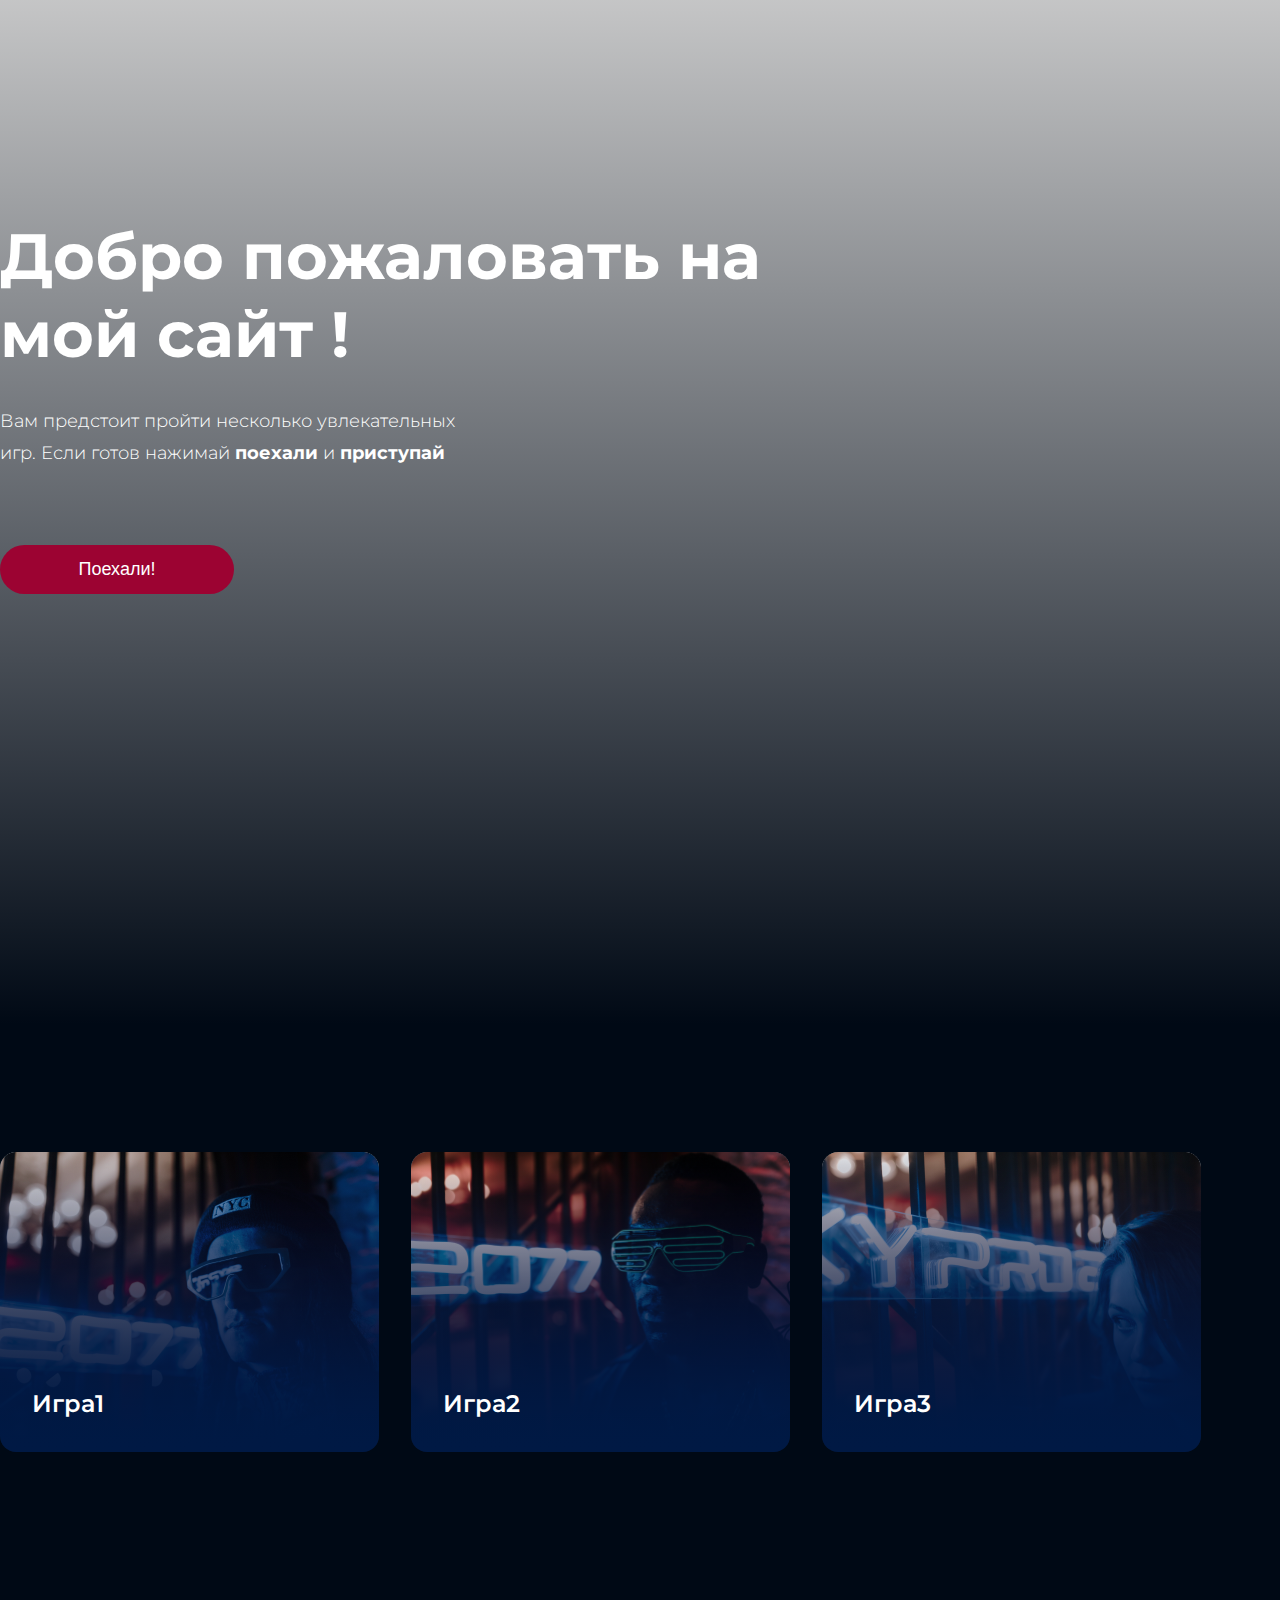
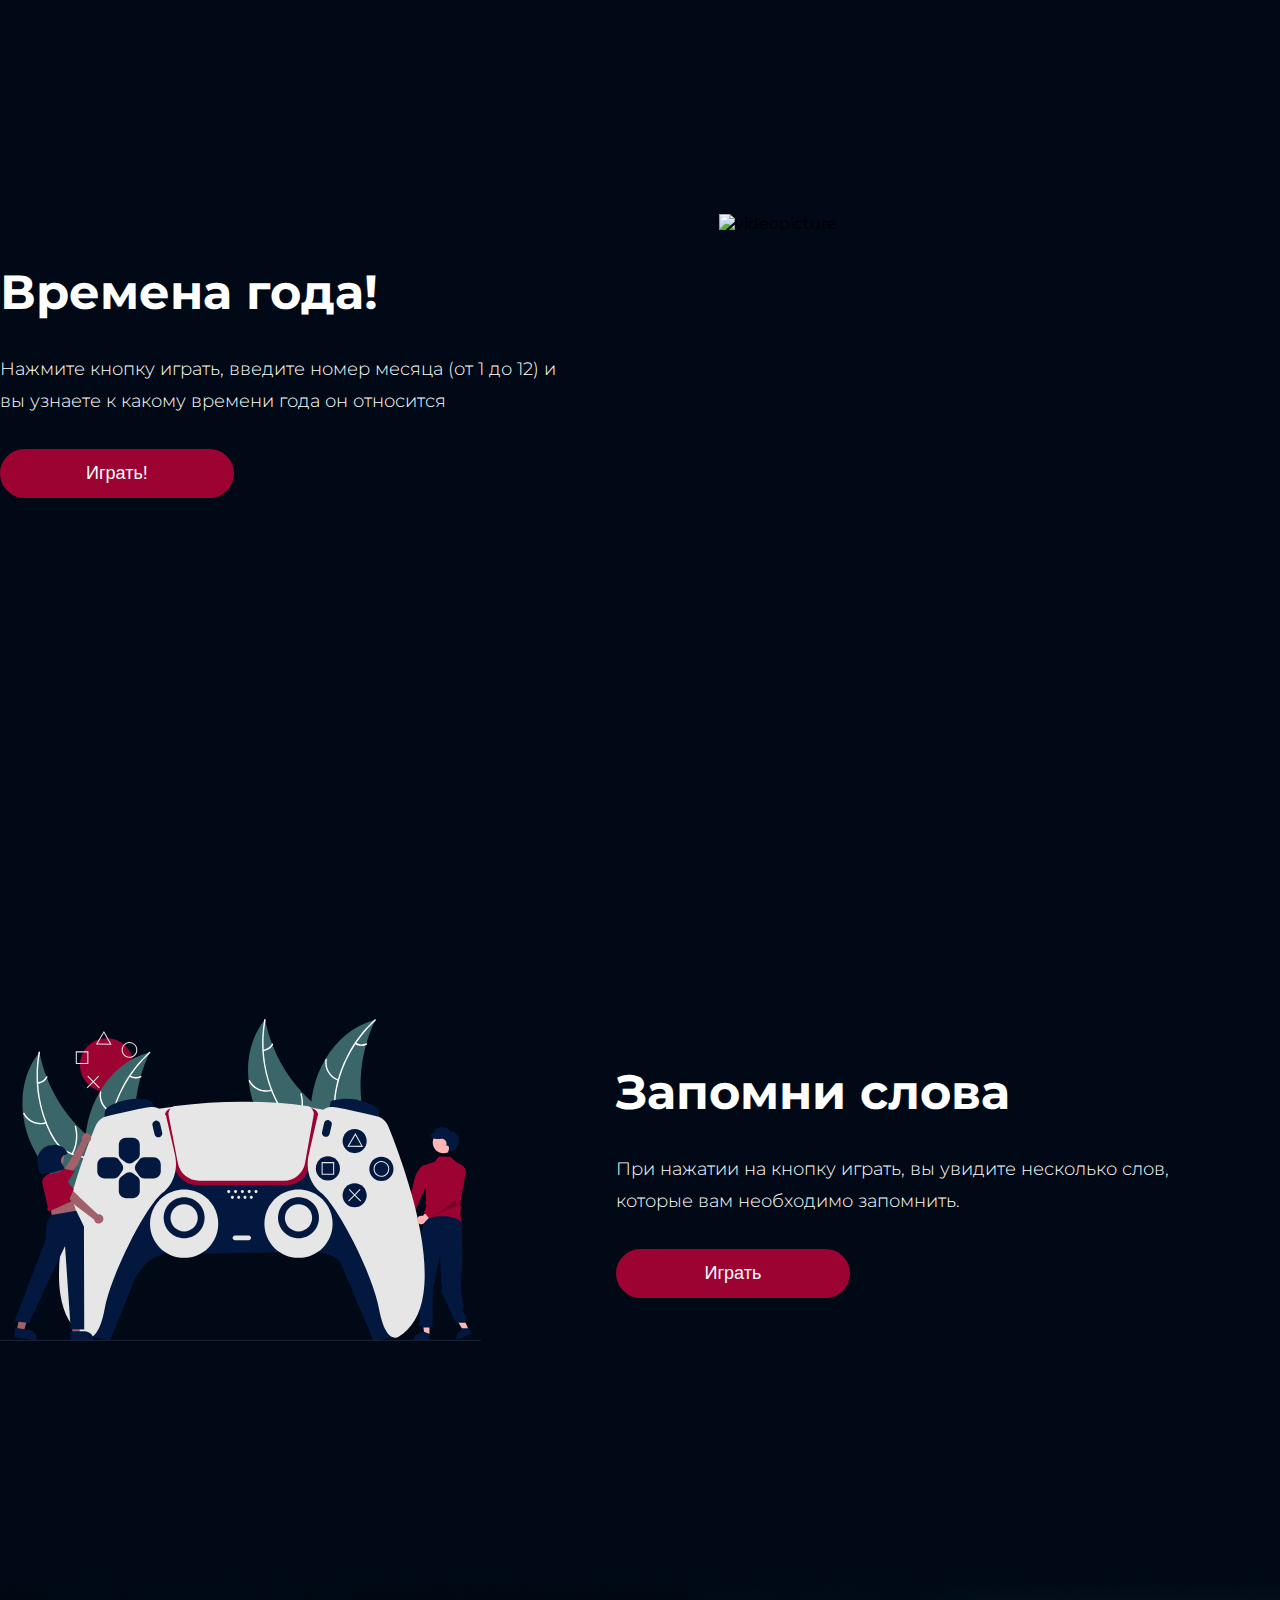
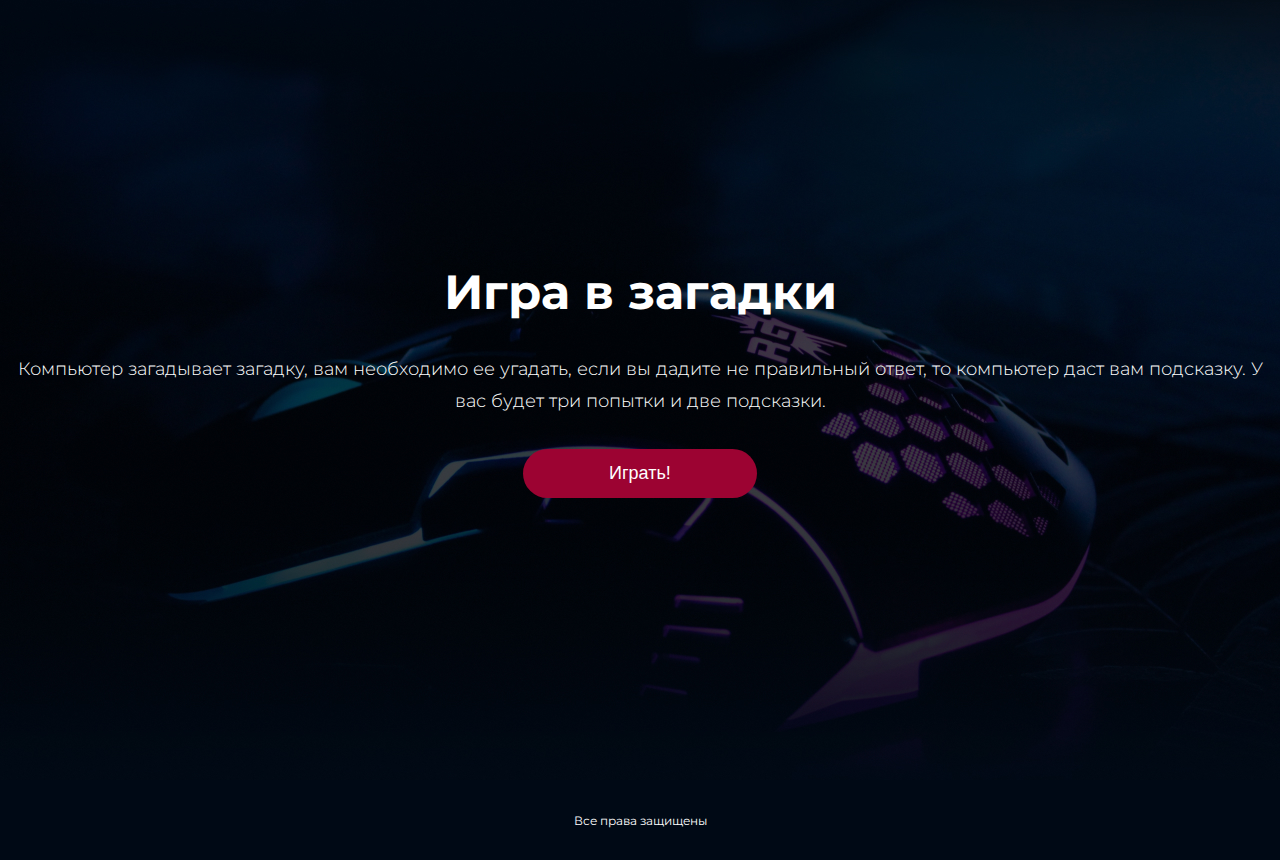
==== commit 868aa232: "Merge pull request #5 from KarinaSkyeng/hw-5" ====
--- a/index.html
+++ b/index.html
@@ -3,7 +3,7 @@
 <head>
     <meta charset="UTF-8">
     <meta name="viewport" content="width=device-width, initial-scale=1.0">
-    <title>hw-6</title>
+    <title>hw-5</title>
     <link rel="preconnect" href="https://fonts.googleapis.com">
 <link rel="preconnect" href="https://fonts.gstatic.com" crossorigin>
 <link href="https://fonts.googleapis.com/css2?family=Montserrat:wght@100;400;500;600;700&display=swap" rel="stylesheet">
@@ -54,6 +54,6 @@
   <div class="footer center">
     <p class="footer__text">Все права защищены</p>
   </div>
- <script src="script-6.js"></script> 
+ <script src="script-5.js"></script> 
 </body>
 </html>
